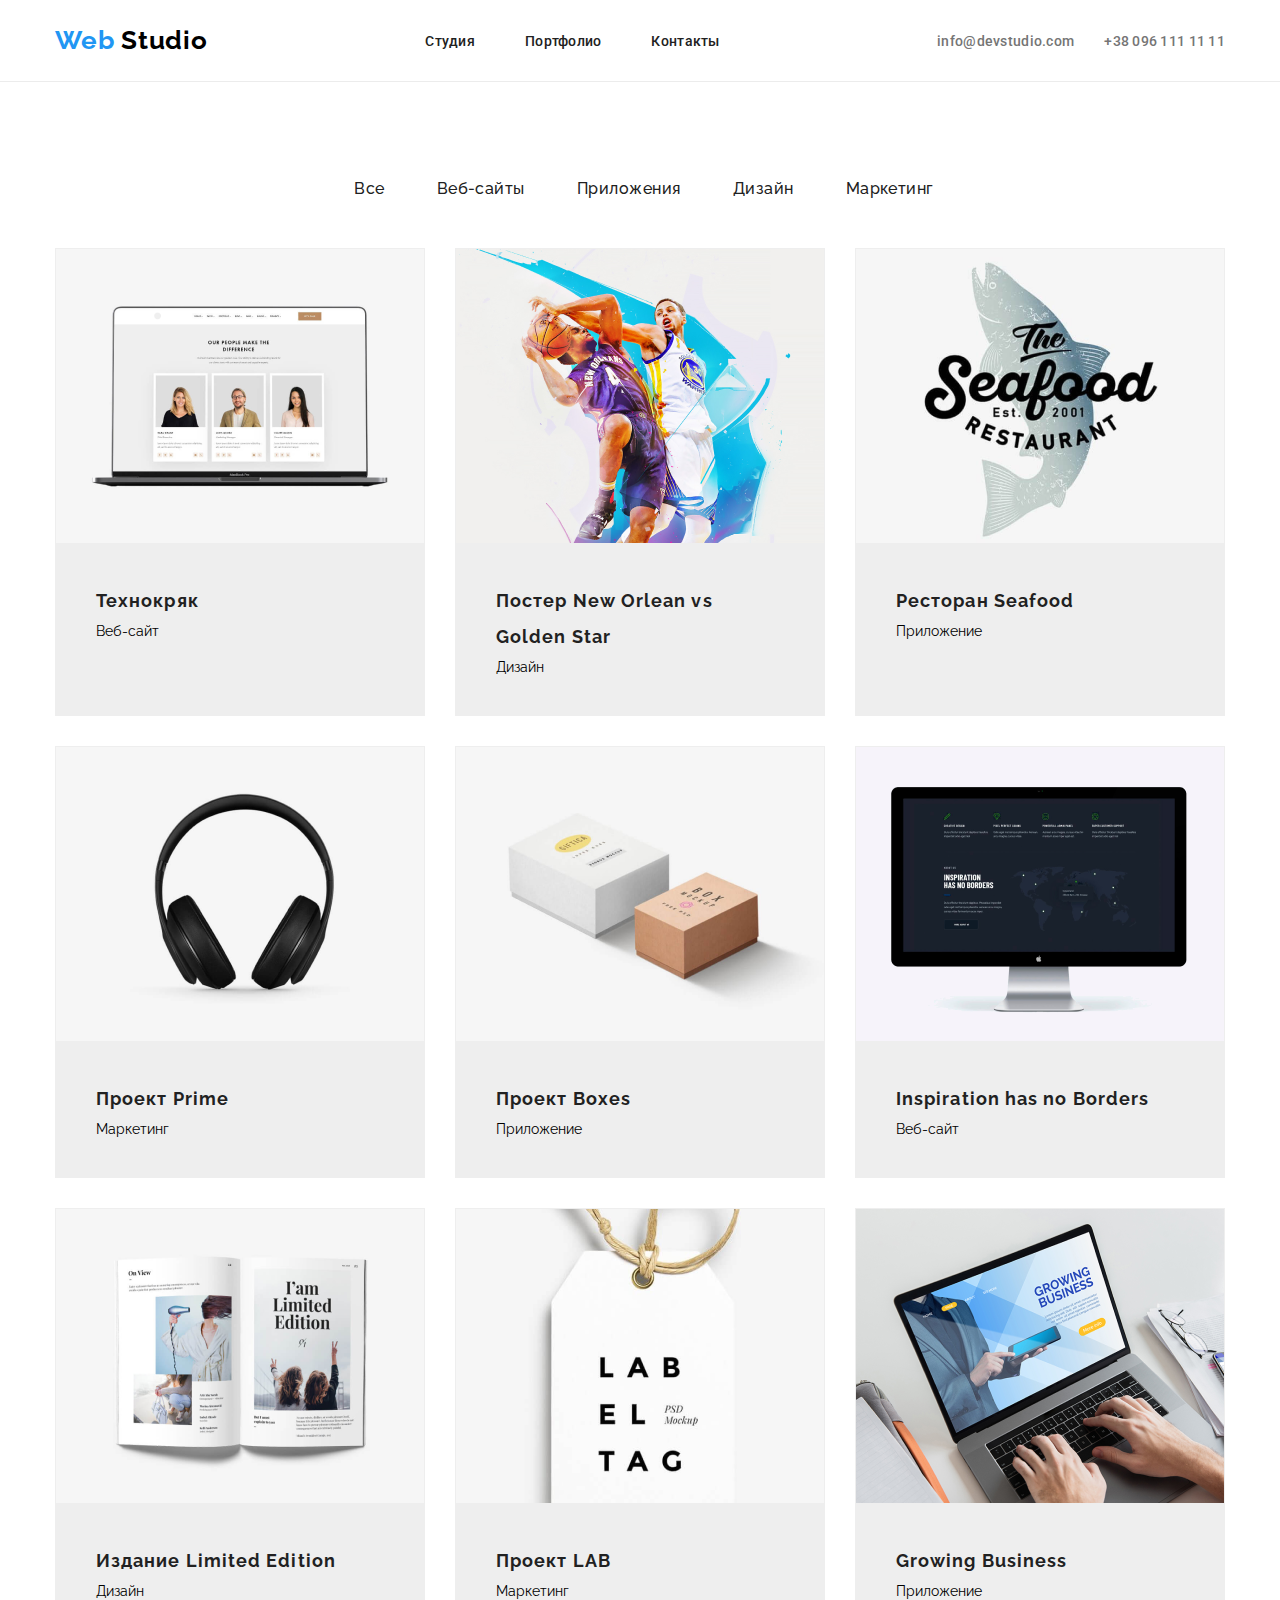
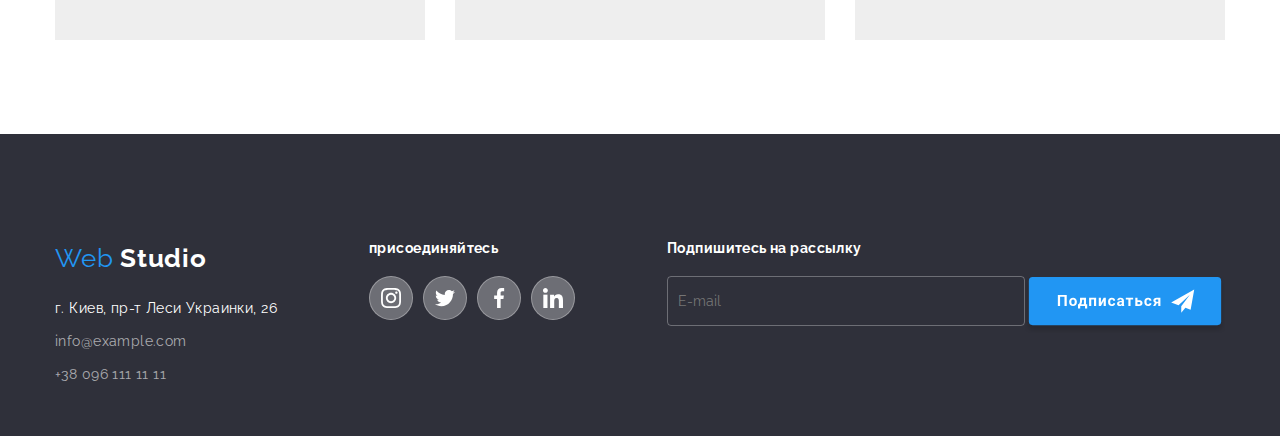
==== portfolio.html @ 914a2221 "add portfolio html file" ====
<!DOCTYPE html>
<html lang="en">
  <head>
    <meta charset="UTF-8" />
    <meta name="viewport" content="width=device-width, initial-scale=1.0" />
    <title>Document</title>
    <link rel="stylesheet" href="css/style.css" />

    <link rel="preconnect" href="https://fonts.googleapis.com" />
    <link rel="preconnect" href="https://fonts.gstatic.com" crossorigin="" />
    <link
      href="https://fonts.googleapis.com/css2?family=Raleway:wght@400;700;900&amp;family=Roboto:wght@400;500;700&amp;display=swap"
      rel="stylesheet"
    />
  </head>
  <body>
    <header class="header">
      <div class="container">
        <a href="#" class="header-logo__link">
          <span class="header-logo__right">Web </span> Studio
          
        </a>
        <nav class="menu">
          <ul class="menu-block">
            <li class="menu__item">
              <a class="menu__link" href="#">Студия</a>
            </li>
            <li class="menu__item">
              <a class="menu__link" href="#">Портфолио</a>
            </li>
            <li class="menu_item">
              <a class="menu__link" href="#">Контакты</a>
            </li>
          </ul>
        </nav>
        <div class="header_contact">
          <a class="header-contact__link" href="mailto:info@devstudio.com"
            >info@devstudio.com</a
          >
          <a class="header-contact__link" href="tel:380961111111"
            >+38 096 111 11 11</a
          >
        </div>
      </div>
    </header>
    <div class="portfolio">
        <div class="container">
            <ul class="portfolio-menu">
                <li class="menu-content">
                    <a class="content__link" href="#">Все</a>
                    

                </li>

                <li class="menu-content">
                    <a class="content__link" href="#">Веб-сайты</a>
                    

                </li>


                <li class="menu-content">
                    <a class="content__link" href="#">Приложения</a>
                    

                </li>

                <li class="menu-content">
                    <a class="content__link" href="#">Дизайн</a>
                    

                </li>

                <li class="menu-content">
                    <a class="content__link" href="#">Маркетинг</a>
                    

                </li>
            </ul>
          

        
            

        </div>





    </div>


    <section class="project"> 
      <div class="container">
        <div class="project-box">
          <div class="card">
            <img class="card__img" src="img/card img 1png.png" alt="">
            <div class="card__body">
            <h2 class="card__title">Технокряк</h2>
            <p class="card__desc">Веб-сайт</p>

            </div>

          </div>

          <div class="card">
            <img class="card__img" src="img/card img 2png.png" alt="">
            <div class="card__body">
            <h2 class="card__title">Постер New Orlean vs Golden Star</h2>
            <p class="card__desc">Дизайн</p>

            </div>

          </div>

          <div class="card">
            <img class="card__img" src="img/card img 3png.png" alt="">
            <div class="card__body">
            <h2 class="card__title">Ресторан Seafood</h2>
            <p class="card__desc">Приложение</p>

            </div>

          </div>

          <div class="card">
            <img class="card__img" src="img/card img 4png.png" alt="">
            <div class="card__body">
            <h2 class="card__title">Проект Prime</h2>
            <p class="card__desc">Маркетинг</p>

            </div>

          </div>

          <div class="card">
            <img class="card__img" src="img/card img 5png.png" alt="">
            <div class="card__body">
            <h2 class="card__title">Проект Boxes</h2>
            <p class="card__desc">Приложение</p>

            </div>

          </div>

          <div class="card">
            <img class="card__img" src="img/card img 6png.png" alt="">
            <div class="card__body">
            <h2 class="card__title">Inspiration has no Borders</h2>
            <p class="card__desc">Веб-сайт</p>

            </div>

          </div>

          <div class="card">
            <img class="card__img" src="img/card img 7png.png" alt="">
            <div class="card__body">
            <h2 class="card__title">Издание Limited Edition</h2>
            <p class="card__desc">Дизайн</p>

            </div>

          </div>

          <div class="card">
            <img class="card__img" src="img/card img 8png.png" alt="">
            <div class="card__body">
            <h2 class="card__title">Проект LAB</h2>
            <p class="card__desc">Маркетинг</p>

            </div>

          </div>

          <div class="card">
            <img class="card__img" src="img/card img 9png.png" alt="">
            <div class="card__body">
            <h2 class="card__title">Growing Business</h2>
            <p class="card__desc">Приложение</p>

            </div>

          </div>

        </div>

      </div>


    </section>

    <footer class="footer">
      <div class="container">
        <div class="footer-column">
          <div class="footer-logo">
            <a href=" " class="footer-logo__link">
              <span class="footer-span">Web</span>
              Studio
            </a>
            <p class="footer-text">г. Киев, пр-т Леси Украинки, 26</p>
            <a class="footer-contact__link" href="mailto:info@devstudio.com">info@example.com</a>
          <a class="footer-contact__link" href="tel:380961111111">+38 096 111 11 11</a>

          </div>

          <div class="footer-logo">
            <h2 class="footer-title">присоединяйтесь</h2>
            <div class="footer-social">
              <a href="" class="link-icon">
                <svg class="icon-name" viewBox="0 0 20 20"  xmlns="http://www.w3.org/2000/svg">
                  <g clip-path="url(#clip0_1_2214)">
                  <path d="M19.9804 5.88005C19.9336 4.81738 19.7617 4.0868 19.5156 3.45374C19.2616 2.78176 18.8709 2.18014 18.359 1.68002C17.8589 1.1721 17.2533 0.777435 16.5891 0.527447C15.9524 0.281274 15.2256 0.109427 14.163 0.0625732C13.0924 0.0117516 12.7525 0 10.0371 0C7.32173 0 6.98185 0.0117516 5.91521 0.0586052C4.85253 0.105459 4.12195 0.277459 3.48904 0.523479C2.81692 0.777435 2.2153 1.16814 1.71517 1.68002C1.20726 2.18014 0.812743 2.78573 0.562603 3.44992C0.31643 4.0868 0.144583 4.81341 0.0977294 5.87609C0.0469078 6.9467 0.0351562 7.28658 0.0351562 10.002C0.0351562 12.7173 0.0469078 13.0572 0.0937614 14.1239C0.140615 15.1865 0.312615 15.9171 0.558787 16.5502C0.812743 17.2221 1.20726 17.8238 1.71517 18.3239C2.2153 18.8318 2.82088 19.2265 3.48508 19.4765C4.12195 19.7226 4.84856 19.8945 5.91139 19.9413C6.97788 19.9883 7.31791 19.9999 10.0333 19.9999C12.7487 19.9999 13.0885 19.9883 14.1552 19.9413C15.2179 19.8945 15.9484 19.7226 16.5813 19.4765C17.9254 18.9568 18.9881 17.8941 19.5078 16.5502C19.7538 15.9133 19.9258 15.1865 19.9727 14.1239C20.0195 13.0572 20.0313 12.7173 20.0313 10.002C20.0313 7.28658 20.0273 6.9467 19.9804 5.88005ZM18.1794 14.0457C18.1364 15.0225 17.9723 15.5499 17.8356 15.9015C17.4995 16.7728 16.808 17.4643 15.9367 17.8004C15.5851 17.9372 15.0538 18.1012 14.0809 18.1441C13.026 18.1911 12.7096 18.2027 10.0411 18.2027C7.37255 18.2027 7.05221 18.1911 6.00113 18.1441C5.02438 18.1012 4.49693 17.9372 4.1453 17.8004C3.71171 17.6402 3.31704 17.3862 2.9967 17.0541C2.6646 16.7298 2.41065 16.3391 2.2504 15.9055C2.11365 15.5539 1.94959 15.0225 1.90671 14.0497C1.8597 12.9948 1.8481 12.6783 1.8481 10.0097C1.8481 7.34122 1.8597 7.02087 1.90671 5.96995C1.94959 4.99319 2.11365 4.46575 2.2504 4.11412C2.41065 3.68038 2.6646 3.28586 3.00067 2.96536C3.32483 2.63327 3.71553 2.37931 4.14927 2.21921C4.5009 2.08247 5.03231 1.9184 6.0051 1.87537C7.05999 1.82851 7.37652 1.81676 10.0449 1.81676C12.7174 1.81676 13.0337 1.82851 14.0848 1.87537C15.0616 1.9184 15.589 2.08247 15.9407 2.21921C16.3742 2.37931 16.7689 2.63327 17.0893 2.96536C17.4213 3.28967 17.6753 3.68038 17.8356 4.11412C17.9723 4.46575 18.1364 4.99701 18.1794 5.96995C18.2263 7.02484 18.238 7.34122 18.238 10.0097C18.238 12.6783 18.2263 12.9908 18.1794 14.0457Z"/>
                  <path d="M10.0371 4.86414C7.20074 4.86414 4.89941 7.16531 4.89941 10.0019C4.89941 12.8384 7.20074 15.1396 10.0371 15.1396C12.8737 15.1396 15.1749 12.8384 15.1749 10.0019C15.1749 7.16531 12.8737 4.86414 10.0371 4.86414ZM10.0371 13.3346C8.19702 13.3346 6.70442 11.8421 6.70442 10.0019C6.70442 8.16159 8.19702 6.66914 10.0371 6.66914C11.8774 6.66914 13.3698 8.16159 13.3698 10.0019C13.3698 11.8421 11.8774 13.3346 10.0371 13.3346Z" />
                  <path d="M16.5775 4.6611C16.5775 5.32346 16.0404 5.86052 15.3779 5.86052C14.7155 5.86052 14.1785 5.32346 14.1785 4.6611C14.1785 3.99858 14.7155 3.46167 15.3779 3.46167C16.0404 3.46167 16.5775 3.99858 16.5775 4.6611Z" />
                  </g>
                  <defs>
                  <clipPath id="clip0_1_2214">
                  <rect width="20" height="20" fill="white"/>
                  </clipPath>
                  </defs>
                  </svg>
              </a>
              <a href="" class="link-icon">
                <svg class="icon-name" viewBox="0 0 20 20" xmlns="http://www.w3.org/2000/svg">
                  <g clip-path="url(#clip0_1_2208)">
                  <path d="M20 3.79875C19.2563 4.125 18.4637 4.34125 17.6375 4.44625C18.4875 3.93875 19.1363 3.14125 19.4412 2.18C18.6488 2.6525 17.7738 2.98625 16.8412 3.1725C16.0887 2.37125 15.0162 1.875 13.8462 1.875C11.5763 1.875 9.74875 3.7175 9.74875 5.97625C9.74875 6.30125 9.77625 6.61375 9.84375 6.91125C6.435 6.745 3.41875 5.11125 1.3925 2.6225C1.03875 3.23625 0.83125 3.93875 0.83125 4.695C0.83125 6.115 1.5625 7.37375 2.6525 8.1025C1.99375 8.09 1.3475 7.89875 0.8 7.5975C0.8 7.61 0.8 7.62625 0.8 7.6425C0.8 9.635 2.22125 11.29 4.085 11.6712C3.75125 11.7625 3.3875 11.8062 3.01 11.8062C2.7475 11.8062 2.4825 11.7913 2.23375 11.7362C2.765 13.36 4.2725 14.5538 6.065 14.5925C4.67 15.6838 2.89875 16.3412 0.98125 16.3412C0.645 16.3412 0.3225 16.3263 0 16.285C1.81625 17.4563 3.96875 18.125 6.29 18.125C13.835 18.125 17.96 11.875 17.96 6.4575C17.96 6.27625 17.9538 6.10125 17.945 5.9275C18.7588 5.35 19.4425 4.62875 20 3.79875Z" />
                  </g>
                  <defs>
                  <clipPath id="clip0_1_2208">
                  <rect width="20" height="20" fill="white"/>
                  </clipPath>
                  </defs>
                  </svg>
                  

              </a>
              <a href="" class="link-icon">
                <svg class="icon-name" viewBox="0 0 20 20"  xmlns="http://www.w3.org/2000/svg">
                  <g clip-path="url(#clip0_1_2204)">
                  <path d="M13.3309 3.32083H15.1567V0.140833C14.8417 0.0975 13.7584 0 12.4967 0C9.86422 0 8.06088 1.65583 8.06088 4.69917V7.5H5.15588V11.055H8.06088V20H11.6226V11.0558H14.4101L14.8526 7.50083H11.6217V5.05167C11.6226 4.02417 11.8992 3.32083 13.3309 3.32083Z" />
                  </g>
                  <defs>
                  <clipPath id="clip0_1_2204">
                  <rect width="20" height="20" fill="white"/>
                  </clipPath>
                  </defs>
                  </svg>
              </a>
              <a href="" class="link-icon">
                <svg class="icon-name" viewBox="0 0 20 20"  xmlns="http://www.w3.org/2000/svg">
                  <g clip-path="url(#clip0_1_2198)">
                  <path d="M19.9951 20.0001V19.9993H20.0001V12.6643C20.0001 9.07593 19.2276 6.31177 15.0326 6.31177C13.0159 6.31177 11.6626 7.41843 11.1101 8.4676H11.0517V6.64677H7.07422V19.9993H11.2159V13.3876C11.2159 11.6468 11.5459 9.96343 13.7017 9.96343C15.8259 9.96343 15.8576 11.9501 15.8576 13.4993V20.0001H19.9951Z" />
                  <path d="M0.329956 6.64746H4.47662V20H0.329956V6.64746Z"/>
                  <path d="M2.40167 0C1.07583 0 0 1.07583 0 2.40167C0 3.7275 1.07583 4.82583 2.40167 4.82583C3.7275 4.82583 4.80333 3.7275 4.80333 2.40167C4.8025 1.07583 3.72667 0 2.40167 0V0Z" />
                  </g>
                  <defs>
                  <clipPath id="clip0_1_2198">
                  <rect width="20" height="20" fill="white"/>
                  </clipPath>
                  </defs>
                  </svg>
              </a>

            </div>

          </div>

          <div class="footer-logo">
            <h2 class="footer-title">Подпишитесь на рассылку</h2>
            <form action="">
             <input class="email" placeholder="E-mail" type="email">
              
              <button class="tip">
                <svg class="button"  viewBox="0 0 208 58"  xmlns="http://www.w3.org/2000/svg">
                  <g filter="url(#filter0_d_1_2219)">
                  <rect x="4" width="200" height="50" rx="4" fill="#2196F3"/>
                  </g>
                  <path d="M43.4188 30H41.0672V20.5234H36.5125V30H34.1688V18.625H43.4188V30ZM45.9413 25.6953C45.9413 24.8568 46.1027 24.1094 46.4256 23.4531C46.7485 22.7969 47.2121 22.2891 47.8163 21.9297C48.4256 21.5703 49.1314 21.3906 49.9334 21.3906C51.0741 21.3906 52.0038 21.7396 52.7225 22.4375C53.4465 23.1354 53.8501 24.0833 53.9334 25.2812L53.9491 25.8594C53.9491 27.1562 53.5871 28.1979 52.8631 28.9844C52.1392 29.7656 51.1678 30.1562 49.9491 30.1562C48.7303 30.1562 47.7564 29.7656 47.0272 28.9844C46.3032 28.2031 45.9413 27.1406 45.9413 25.7969V25.6953ZM48.1991 25.8594C48.1991 26.6615 48.3501 27.276 48.6522 27.7031C48.9543 28.125 49.3866 28.3359 49.9491 28.3359C50.4959 28.3359 50.923 28.1276 51.2303 27.7109C51.5376 27.2891 51.6913 26.6172 51.6913 25.6953C51.6913 24.9089 51.5376 24.2995 51.2303 23.8672C50.923 23.4349 50.4907 23.2188 49.9334 23.2188C49.3814 23.2188 48.9543 23.4349 48.6522 23.8672C48.3501 24.2943 48.1991 24.9583 48.1991 25.8594ZM55.8544 28.1797C56.3648 27.638 56.7111 27.1016 56.8934 26.5703C57.0757 26.0391 57.1773 25.2865 57.1981 24.3125L57.2606 21.5469H63.4794V28.1797H64.6981V32.5391H62.4403V30H57.4325V32.5391H55.1278V28.1797H55.8544ZM58.5184 28.1797H61.2294V23.4141H59.4716L59.4559 24.4297C59.4091 25.9818 59.0966 27.2318 58.5184 28.1797ZM74.0175 30H71.7519V23.375H68.9238V30H66.6659V21.5469H74.0175V30ZM81.7978 21.5469H84.0556V30H81.7978V24.7812L78.9697 30H76.7041V21.5469H78.9697V26.7578L81.7978 21.5469ZM90.2578 28.3359C90.6745 28.3359 91.013 28.2214 91.2734 27.9922C91.5339 27.763 91.6693 27.4583 91.6797 27.0781H93.7969C93.7917 27.651 93.6354 28.1771 93.3281 28.6562C93.0208 29.1302 92.599 29.5 92.0625 29.7656C91.5312 30.026 90.9427 30.1562 90.2969 30.1562C89.0885 30.1562 88.1354 29.7734 87.4375 29.0078C86.7396 28.237 86.3906 27.1745 86.3906 25.8203V25.6719C86.3906 24.3698 86.737 23.3307 87.4297 22.5547C88.1224 21.7786 89.0729 21.3906 90.2812 21.3906C91.3385 21.3906 92.1849 21.6927 92.8203 22.2969C93.4609 22.8958 93.7865 23.6953 93.7969 24.6953H91.6797C91.6693 24.2578 91.5339 23.9036 91.2734 23.6328C91.013 23.3568 90.6693 23.2188 90.2422 23.2188C89.7161 23.2188 89.3177 23.4115 89.0469 23.7969C88.7812 24.1771 88.6484 24.7969 88.6484 25.6562V25.8906C88.6484 26.7604 88.7812 27.3854 89.0469 27.7656C89.3125 28.1458 89.7161 28.3359 90.2578 28.3359ZM100.944 30C100.84 29.7969 100.765 29.5443 100.718 29.2422C100.171 29.8516 99.46 30.1562 98.585 30.1562C97.7569 30.1562 97.0694 29.9167 96.5225 29.4375C95.9808 28.9583 95.71 28.3542 95.71 27.625C95.71 26.7292 96.0407 26.0417 96.7022 25.5625C97.3689 25.0833 98.3298 24.8411 99.585 24.8359H100.624V24.3516C100.624 23.9609 100.522 23.6484 100.319 23.4141C100.121 23.1797 99.8064 23.0625 99.3741 23.0625C98.9939 23.0625 98.6944 23.1536 98.4756 23.3359C98.2621 23.5182 98.1553 23.7682 98.1553 24.0859H95.8975C95.8975 23.5964 96.0485 23.1432 96.3506 22.7266C96.6527 22.3099 97.0798 21.9844 97.6319 21.75C98.184 21.5104 98.8037 21.3906 99.4912 21.3906C100.533 21.3906 101.358 21.6536 101.968 22.1797C102.582 22.7005 102.89 23.4349 102.89 24.3828V28.0469C102.895 28.849 103.007 29.4557 103.226 29.8672V30H100.944ZM99.0772 28.4297C99.4105 28.4297 99.7178 28.3568 99.9991 28.2109C100.28 28.0599 100.489 27.8594 100.624 27.6094V26.1562H99.7803C98.6501 26.1562 98.0485 26.5469 97.9756 27.3281L97.9678 27.4609C97.9678 27.7422 98.0668 27.974 98.2647 28.1562C98.4626 28.3385 98.7334 28.4297 99.0772 28.4297ZM112.475 23.3594H109.764V30H107.498V23.3594H104.834V21.5469H112.475V23.3594ZM116.989 24.0234H118.607C119.336 24.0234 119.976 24.1458 120.528 24.3906C121.081 24.6354 121.502 24.987 121.794 25.4453C122.091 25.8984 122.239 26.4271 122.239 27.0312C122.239 27.9219 121.909 28.6406 121.247 29.1875C120.591 29.7292 119.695 30 118.56 30H114.724V21.5469H116.989V24.0234ZM116.989 25.8359V28.1953H118.591C119.039 28.1953 119.383 28.0911 119.622 27.8828C119.862 27.6745 119.982 27.3906 119.982 27.0312C119.982 26.6667 119.864 26.3776 119.63 26.1641C119.396 25.9453 119.049 25.8359 118.591 25.8359H116.989ZM127.988 28.3359C128.405 28.3359 128.744 28.2214 129.004 27.9922C129.264 27.763 129.4 27.4583 129.41 27.0781H131.527C131.522 27.651 131.366 28.1771 131.059 28.6562C130.751 29.1302 130.33 29.5 129.793 29.7656C129.262 30.026 128.673 30.1562 128.027 30.1562C126.819 30.1562 125.866 29.7734 125.168 29.0078C124.47 28.237 124.121 27.1745 124.121 25.8203V25.6719C124.121 24.3698 124.468 23.3307 125.16 22.5547C125.853 21.7786 126.804 21.3906 128.012 21.3906C129.069 21.3906 129.916 21.6927 130.551 22.2969C131.192 22.8958 131.517 23.6953 131.527 24.6953H129.41C129.4 24.2578 129.264 23.9036 129.004 23.6328C128.744 23.3568 128.4 23.2188 127.973 23.2188C127.447 23.2188 127.048 23.4115 126.777 23.7969C126.512 24.1771 126.379 24.7969 126.379 25.6562V25.8906C126.379 26.7604 126.512 27.3854 126.777 27.7656C127.043 28.1458 127.447 28.3359 127.988 28.3359ZM140.823 21.5469V30H138.573V27.0781H137.144L135.519 30H133.23L135.073 26.6953C134.568 26.4609 134.178 26.1432 133.902 25.7422C133.631 25.3411 133.495 24.8854 133.495 24.375C133.495 23.5573 133.81 22.888 134.441 22.3672C135.076 21.8411 135.925 21.5677 136.988 21.5469H140.823ZM137.027 25.5H138.573V23.3594H137.105C136.704 23.3594 136.378 23.4661 136.128 23.6797C135.878 23.888 135.753 24.1432 135.753 24.4453C135.753 24.7474 135.873 24.9974 136.113 25.1953C136.352 25.3932 136.657 25.4948 137.027 25.5Z" />
                  <path d="M176 13L152 26.5L159.67 29.3407L171.5 18.25L162.502 30.3896L162.509 30.3923L162.5 30.3896V37.0001L166.801 31.982L172.25 34.0001L176 13Z" />
                  <defs>
                  <filter id="filter0_d_1_2219" x="0" y="0" width="208" height="58" filterUnits="userSpaceOnUse" color-interpolation-filters="sRGB">
                  <feFlood flood-opacity="0" result="BackgroundImageFix"/>
                  <feColorMatrix in="SourceAlpha" type="matrix" values="0 0 0 0 0 0 0 0 0 0 0 0 0 0 0 0 0 0 127 0" result="hardAlpha"/>
                  <feOffset dy="4"/>
                  <feGaussianBlur stdDeviation="2"/>
                  <feColorMatrix type="matrix" values="0 0 0 0 0 0 0 0 0 0 0 0 0 0 0 0 0 0 0.15 0"/>
                  <feBlend mode="normal" in2="BackgroundImageFix" result="effect1_dropShadow_1_2219"/>
                  <feBlend mode="normal" in="SourceGraphic" in2="effect1_dropShadow_1_2219" result="shape"/>
                  </filter>
                  </defs>
                  </svg> 
              </button>


            </form>

          </div>




        </div>

      </div>

    </footer>



 

       
         
          
        
      
      

   
  </body>
</html>
---- css/style.css ----
@import url('reset.css');
@import url('core.css');
@import url('variable.css');
@import url('header.css');

.byssnes {
  height: 600px;
  background-image: linear-gradient(
      rgba(47, 48, 58, 0.4),
      rgba(47, 48, 58, 0.4)
    ),
   url(../img/Img.png);
  background-size: cover;
  background-repeat: repeat;
  
  
  
}

.byssnes .container {
  display: flex;
  height: 100%;
  justify-content: center;
  align-items: center;
  flex-direction: column;
}

.byssnes__title {
  font-size: 44px;
  color: rgba(255, 255, 255, 1);
  text-transform: uppercase;
  font-weight: 900;
  max-width: 696px;
  text-align: center;
}

.byssnes-buton {
  width: 200px;
  height: 50px;
  border-radius: 4px;
  color: rgba(255, 255, 255, 1);
  font-weight: bold;
  margin-top: 15px;
 }




.information-svg {
  width: 60px;
  height: 70px;
}

.pin {
  width: 70px;
  height: 70px;
}

.information .container {
  display: flex;
  justify-content: space-between;
}

.atene-top {
  background-color: #f5f4fa;
  margin-bottom: 30px;
}

.aten-iten {
  max-width: 270px;
}

.information__title {
  font-weight: 700;
  font-size: 14px;
  line-height: 1.14;
  letter-spacing: 0.03em;
  text-transform: uppercase;
  margin-bottom: 10px;
  color: var(--black-color);
}

.atene-top {
  display: flex;

  justify-content: center;
  align-items: center;
}

.information-text {
  font-size: 14px;
  font-weight: 400;
  line-height: 24px;
  letter-spacing: 0.03em;
  color: #757575;
}
.byssnes {
  margin-bottom: 15px;
}

.job {
  margin-top: 94px;
  margin-bottom: 94px;
}

.job-titel {
  font-size: 36px;
  font-weight: 700;
  line-height: 42px;
  letter-spacing: 0.03em;
  text-align: center;
  margin-bottom: 15px;
}

.bissnes-box {
  display: flex;
  justify-content: space-between;
  align-items: center;
}
.bissnes__iten {
  max-width: 376px;
  position: relative;
  margin-top: 50px;
}
.bissnes-sub-titel {
  position: absolute;
  bottom: 0;
  left: 0;
  width: 100%;
  height: 42px;
  background-color: #2f303acc;
  text-align: center;
  color: #ffffff;
  display: flex;
  justify-content: center;
  align-items: center;
}

.campani {
  margin-top: 94px;
  margin-bottom: 94px;
}

.campani-box {
  display: flex;
  justify-content: space-between;
  align-items: center;
}

.campani-box__item {
  max-width: 270px;
  margin-top: 50px;
  height: 428px;
}

.komand {
  width: 100%;
  height: 260px;
}

.profi .neme {
  
  height: 19px;
  font-size: 16px;
  font-weight: 500;
  line-height: 19px;
  letter-spacing: 0.03em;
  text-align: center;
  margin-top: 30px;
  margin-bottom: 10px;
  color: #212121;
}

.profi .cpecialist {
  
  height: 19px;
  font-size: 16px;
  font-weight: 400;
  line-height: 19px;
  letter-spacing: 0.03em;
  text-align: center;
  color: #757575;
  margin-top: 10px;
  margin-bottom: 16px;
}

.icon {
  display: flex;
  justify-content: space-between;
  align-items: center;
  max-width: 206px;
  height: 44px;
  margin-bottom: 30px;
  margin-right: 30px;
  margin-left: 30px;
}

.pipl {
  display: flex;
  align-items: center;
  justify-content: center;
  width: 44px;
  height: 44px;
  border-radius: 100%;
  background-color: transparent;
  transition: var(--transition);
}
.pipl:hover {
  background-color: var(--color-blue);
}

.pipl:hover .icone {
  fill: #ffffff;
}

.icone {
  width: 20px;
  height: 20px;
  fill: #afb1b8;
}

.object{
  margin: 94px 0;
}


.object-box{
  display: flex;
  justify-content: space-between;
  align-items: center;
}

.object-client{
max-width: 170px;
height: 92px;


margin-top: 50px;






}

.logo{
  width:106px ;
  height:60px ;
  

}

.client{
  display: flex;
  align-items: center;
  justify-content: center;
  width: 170px;
  height: 92px;
  border-radius: 4px;
  border: 1px solid #AFB1B8;
  fill:var(--color-blue);
  background-color: transparent;
  transition: var(--transition);
  fill:#AFB1B8 ;

}

.client:hover .logo{
  fill:var(--color-blue );
}

.client:hover{
  border-color: var(--color-blue);
}

.footer{
  background-color: #2F303A;
  padding-top: 50px;

  
}

.icon-name{
  width:20px ;
  height:20px ;
}

.footer-column{
  display: flex;
  justify-content: space-between;
  align-items: center;
  
height: 252px;




}



.footer-logo__link{
font-size: 26px;
font-weight: 700;
line-height: 31px;
letter-spacing: 0.03em;
color: #FFFFFF;

}
.footer-span{
font-size: 26px;
font-weight: 400;
line-height: 36px;
letter-spacing: 0.03em;
color: #2196F3;
}

.footer-text{
margin-top:  20px;
font-size: 14px;
font-weight: 400;
line-height: 24px;
letter-spacing: 0.03em;
color: #FFFFFF;
}

.footer-contact__link{
  display: block;
font-size: 14px;
font-weight: 400;
line-height: 24px;
letter-spacing: 0.03em;
color: #FFFFFF99;
margin-top: 9px;
margin-bottom: 9px;

}

.footer-logo{
  margin-bottom: 60px;
}

.footer-title{
 
 
  
  font-size: 14px;
  font-weight: 700;
  line-height: 16px;
  letter-spacing: 0.03em;
 
color: #FFFFFF;


}

.footer-logo{
   
height: 80px;


}
.footer-social{
  width: 206px;
  height: 44px;
  display: flex;
  justify-content: space-between;
  align-items: center;
  margin-top: 20px;
  
  
}

.link-icon{
  width: 44px;
  height: 44px;
  fill: #ffffff;
  background-color: transparent;
  transition: var(--transition);


}
.icon-name{
width: 20px;
height: 20px;


}

.link-icon:hover{
background-color: var(--color-blue);
}

.footer-sociale{
height: 86px;


}
.email{
width:  358px;
height: 50px;
padding-left: 2px;
color: #FFFFFF;
padding-left: 10px;

border-radius: 4px;
border: 1px solid #FFFFFF4D
}


form {
  display: flex;
  justify-content: center;
  align-items: center;
  margin-top: 20px;
}
.button{
  width:208px;
  height:58px;
 
 
}



.tip{
  width:200px;
  height:50px;
  fill: #ffffff;
  border-radius: 4px;
  background-color: transparent;
  transition: var(--transition);
 
}

.tip:hover{
  background-color: var(--color-blue);
}

.footer-social a {
  
  border-radius: 50%;
  display: flex;
  justify-content: center;
  align-items: center;
  border: 1px solid ;
  background-color: #FFFFFF4D;
  border-color:#FFFFFF4D ;
}

.modall{

  position: fixed;
  top: 0;
  bottom: 0;
  right: 0;
  left: 0;
  background-color: rgba(0,0, 0,0.5);
  width: 100%;
  height: 100%;
 
 display: none;
}

.modall-window{
  max-width: 450px;
 
  background-color: #FFFFFF;
  
  margin: auto;
  padding: 15px;
  
border-radius: 4px;



  
  


}

.modall-close{
  width: 18px;
  height: 18px;
  margin-left: auto;
  display: block;
  fill: #212121;
  cursor: pointer;
 
}



  
  








.modall-title{

font-size: 20px;
font-weight: 700;
line-height: 30px;
letter-spacing: 0.03em;
text-align: center;
color: #212121;
margin-bottom: 12px;
margin-top: 40px;


}

.modall-icone{
  width:18px ;
  height:18px ;
  fill:#212121 ;
  position: absolute;
  top: 60%;
  transform: translateY(-50%);
 
  left: 17px;
  

}



.modall-input{
  
  width: 370px;

  margin-bottom: 10px;
 display: flex;
 flex-direction: column;
 cursor: pointer;
 position: relative;
 
 
 
}

.modall-text {
  display: block;
  width: 100%;
  height: 40px;
border-radius: 4px;
border: 1px solid #21212133;
cursor: pointer;

}





.text{
  
font-size: 12px;;
font-weight: 400;
line-height: 14px;
letter-spacing: 0.01em;
text-align: left;
color: #757575;
margin-bottom: 5px;

}





.summit{
width: 200px;
height: 50px;
margin: auto;
display: flex;
justify-content: center;
align-items: center;
color: #FFFFFF;
font-size: 18px;
border-radius: 4px;
border: 4px solid  #2196F3;
background-color: #2196F3;

transition: var(--transition);
cursor: pointer;
margin-bottom: 40px;

}





.summit:hover{

transform: scale(1.1);
 
}

.modall-text:focus{
  border-color:   #2196F3;
}

.modall-texterea{
  width: 100%;
height: 120px;
padding: 12px 16px;
outline: none;
border-radius: 4px;

border: 1px solid #21212133;
resize: none;

}

.modall-texterea:focus{
  
  border-color:   #2196F3;
}

.text-text{
  display: inline-block;
  margin-right: 8px;
}

.checkbox{
  position: relative;
}

.checkbox__input{
  -webkit-appearance: none ;
  appearance: none;
  position: absolute;
}

.checkbox__label{
  /*height: 15px;
  margin-bottom: 20px;*/

font-size: 12px;
font-weight: 400;
line-height: 14px;
letter-spacing: 0.03em;
text-align: left;
color: #757575;
padding-left: 25px;
  

}

.document{
  color:  #2196F3;
  }

.checkbox__label:before{
  content: "";
  display: block;
  width: 18px;
  height: 16px;
  border: 1px solid #212121;  ;
  background-color: #ffffff;
  position: absolute;
  top: 0;
  left: 0;
  z-index: 1;
  border-radius: 2px;
  transition: opacity .1s ease ;
  
}

.checkbox__label:after{
content: "";
display: block;
width: 16px;
height: 15px;
background: url(../img/146095.svg) no-repeat;
background-size: 16px 16px;

position: absolute;
top: 0;
left: 0;
z-index: 2;

transition: opacity .1s linear;
opacity: 0;
}

.checkbox__input:checked + .checkbox__label:before{
  background-color: #428bc7;
  border: #20384d;
  border-radius: 2px  #20384d  ;
}

.checkbox__input:checked + .checkbox__label::after{
  opacity: 1;
}

.checkbox{
  margin-bottom: 30px;
}

.modall-window{
  padding-bottom: 30px;
}


.portfolio-menu{
  

  display: flex;
  justify-content: center;
  align-items: center;
 /* column-gap: 50px;*/
  margin-top: 94px;
 
  margin-bottom: 34px;
}

.menu-content{
  
  
height: 38px;
margin-left: 20px;
margin-left: 8px;

}


.content__link{


font-size: 16px;
font-weight: 500;
line-height: 26px;
letter-spacing: 0.03em;
text-align: center;
color: #212121;
padding: 6px 22px;
border-radius: 4px;

}

.content__link:hover {
  background-color: #2196F3;
  color: #FFFFFF;
  box-shadow: 0 0 10px #2196F3;
}
 
.card{
 
background-color:#EEEEEE ;
border: 1px solid #EEEEEE
}

.card__img{
  width: 100%;
  height: 294px;
  object-fit: cover;
}

.card__body{
  padding: 40px;
}

.card__title{
  margin-top: 0;
  margin-bottom: 4px;
  
font-size: 18px;
font-weight: 700;
line-height: 36px;
letter-spacing: 0.06em;
text-align: left;
color:  #212121;


}

.card__desc{
  margin-top: 0;
  margin-bottom: 0;
}

.project-box{
display: grid;
grid-template-columns: repeat(3, 1fr);
column-gap: 30px;
row-gap: 30px;

margin-bottom: 94px;


}
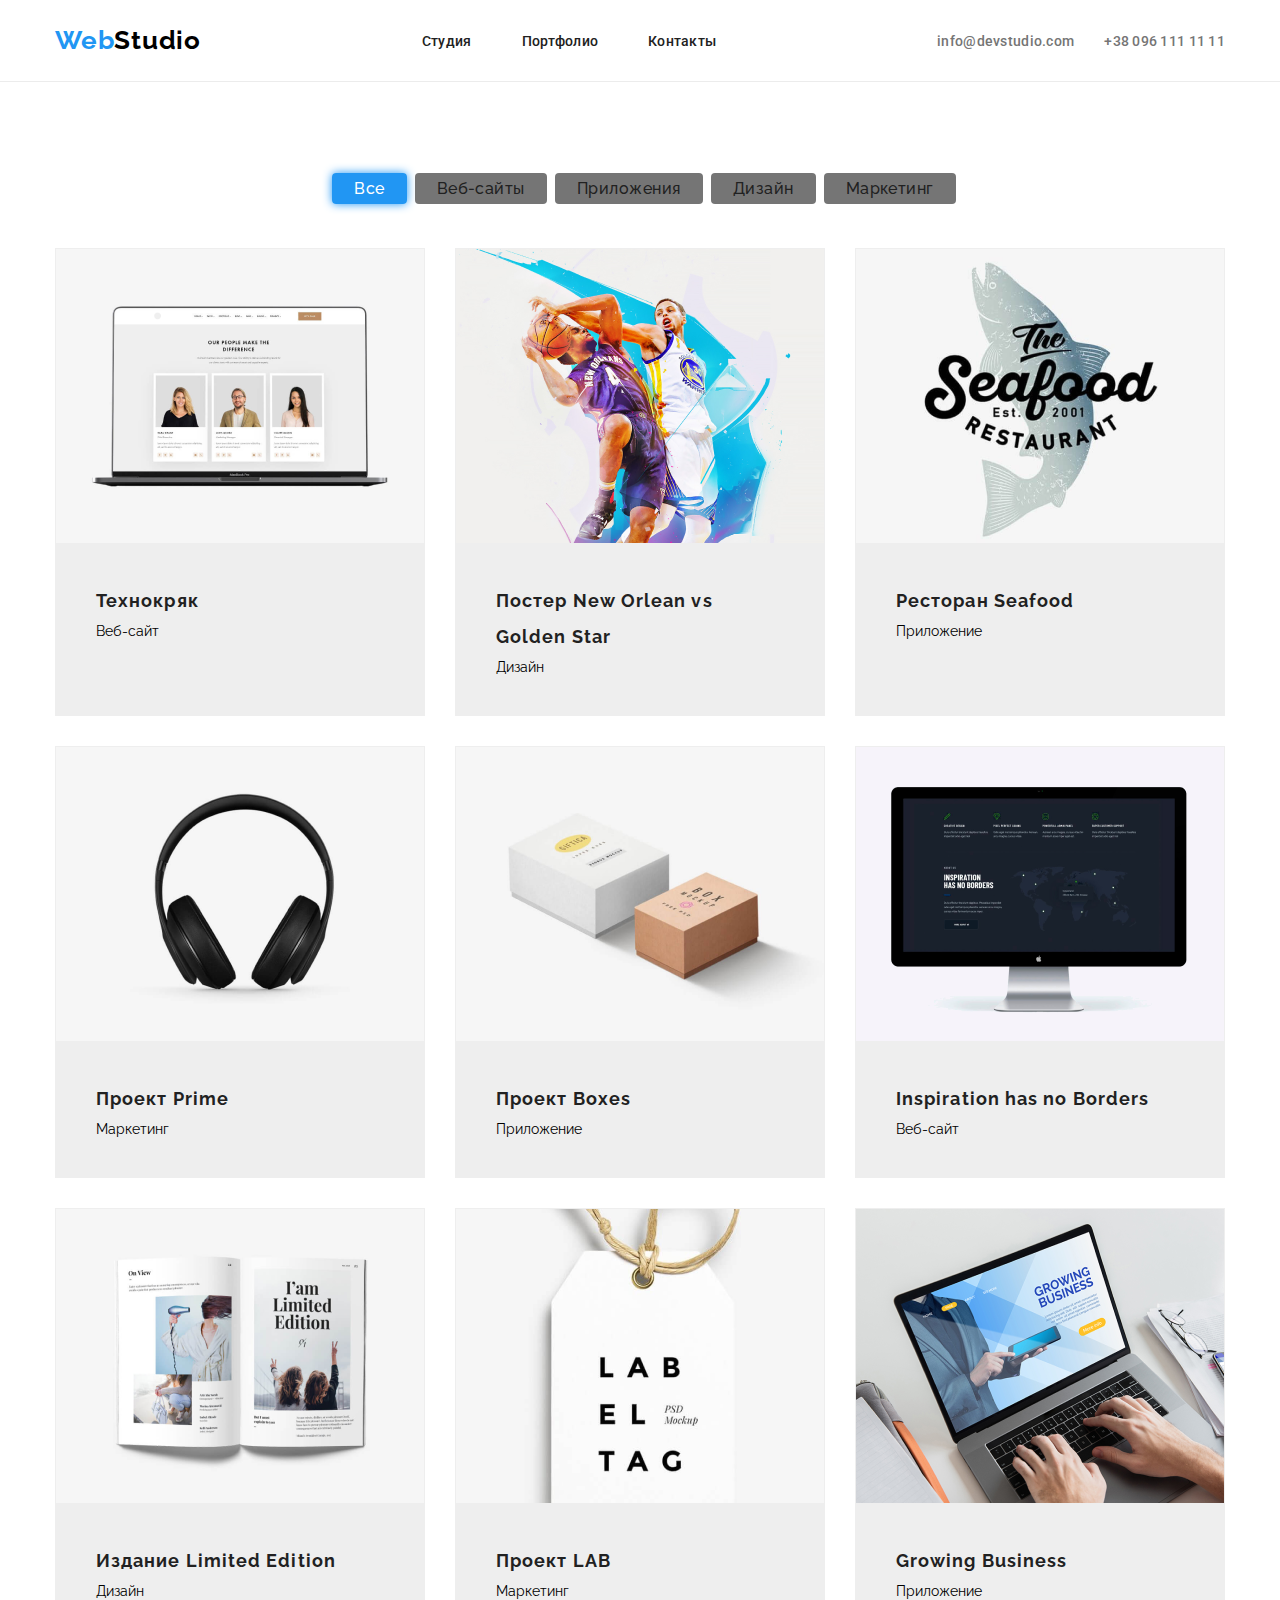
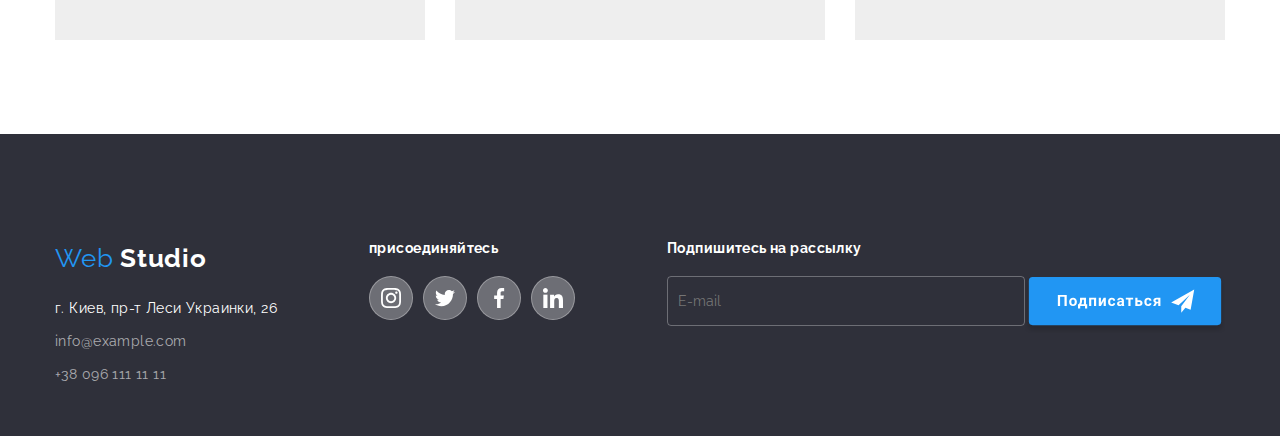
==== commit fb18ec6f: "modelle" ====
--- a/portfolio.html
+++ b/portfolio.html
@@ -17,7 +17,7 @@
     <header class="header">
       <div class="container">
         <a href="#" class="header-logo__link">
-          <span class="header-logo__right">Web </span> Studio
+          <span class="header-logo__right">Web</span>Studio
           
         </a>
         <nav class="menu">
@@ -47,7 +47,7 @@
         <div class="container">
             <ul class="portfolio-menu">
                 <li class="menu-content">
-                    <a class="content__link" href="#">Все</a>
+                    <a class="content__link  content__link-active" href="#">Все</a>
                     
 
                 </li>
@@ -94,17 +94,16 @@
     <section class="project"> 
       <div class="container">
         <div class="project-box">
-          <div class="card">
+          <a class="card" href="#">
             <img class="card__img" src="img/card img 1png.png" alt="">
             <div class="card__body">
             <h2 class="card__title">Технокряк</h2>
             <p class="card__desc">Веб-сайт</p>
 
-            </div>
-
-          </div>
-
-          <div class="card">
+              </div>
+        </a> 
+
+          <a class="card" href="">
             <img class="card__img" src="img/card img 2png.png" alt="">
             <div class="card__body">
             <h2 class="card__title">Постер New Orlean vs Golden Star</h2>
@@ -112,9 +111,9 @@
 
             </div>
 
-          </div>
-
-          <div class="card">
+          </a>
+
+          <a class="card" href="">
             <img class="card__img" src="img/card img 3png.png" alt="">
             <div class="card__body">
             <h2 class="card__title">Ресторан Seafood</h2>
@@ -122,9 +121,9 @@
 
             </div>
 
-          </div>
-
-          <div class="card">
+          </a>
+
+          <a class="card" href="">
             <img class="card__img" src="img/card img 4png.png" alt="">
             <div class="card__body">
             <h2 class="card__title">Проект Prime</h2>
@@ -132,9 +131,9 @@
 
             </div>
 
-          </div>
-
-          <div class="card">
+          </a>
+
+          <a class="card" href="">
             <img class="card__img" src="img/card img 5png.png" alt="">
             <div class="card__body">
             <h2 class="card__title">Проект Boxes</h2>
@@ -142,9 +141,9 @@
 
             </div>
 
-          </div>
-
-          <div class="card">
+          </a>
+
+          <a class="card" href="">
             <img class="card__img" src="img/card img 6png.png" alt="">
             <div class="card__body">
             <h2 class="card__title">Inspiration has no Borders</h2>
@@ -152,9 +151,9 @@
 
             </div>
 
-          </div>
-
-          <div class="card">
+          </a>
+
+          <a class="card" href="">
             <img class="card__img" src="img/card img 7png.png" alt="">
             <div class="card__body">
             <h2 class="card__title">Издание Limited Edition</h2>
@@ -162,9 +161,9 @@
 
             </div>
 
-          </div>
-
-          <div class="card">
+          </a>
+
+          <a class="card" href="">
             <img class="card__img" src="img/card img 8png.png" alt="">
             <div class="card__body">
             <h2 class="card__title">Проект LAB</h2>
@@ -172,9 +171,9 @@
 
             </div>
 
-          </div>
-
-          <div class="card">
+          </a>
+
+          <a class="card" href="">
             <img class="card__img" src="img/card img 9png.png" alt="">
             <div class="card__body">
             <h2 class="card__title">Growing Business</h2>
@@ -182,7 +181,7 @@
 
             </div>
 
-          </div>
+          </a>
 
         </div>
 
--- a/css/style.css
+++ b/css/style.css
@@ -735,7 +735,7 @@
 
 
 .content__link{
-
+background-color: #757575;
 
 font-size: 16px;
 font-weight: 500;
@@ -753,6 +753,16 @@
   color: #FFFFFF;
   box-shadow: 0 0 10px #2196F3;
 }
+
+.content__link-active{
+  
+    background-color: #2196f3; 
+    color: #ffffff; 
+    box-shadow: 0 0 10px #2196f3; 
+  
+}
+
+
  
 .card{
  
@@ -784,18 +794,20 @@
 
 }
 
-.card__desc{
-  margin-top: 0;
-  margin-bottom: 0;
-}
+
 
 .project-box{
 display: grid;
-grid-template-columns: repeat(3, 1fr);
+grid-template-columns: repeat(auto-fill, 370px);
 column-gap: 30px;
 row-gap: 30px;
 
 margin-bottom: 94px;
 
 
+}
+
+.modall.actyv{
+  display: block;
+  
 }